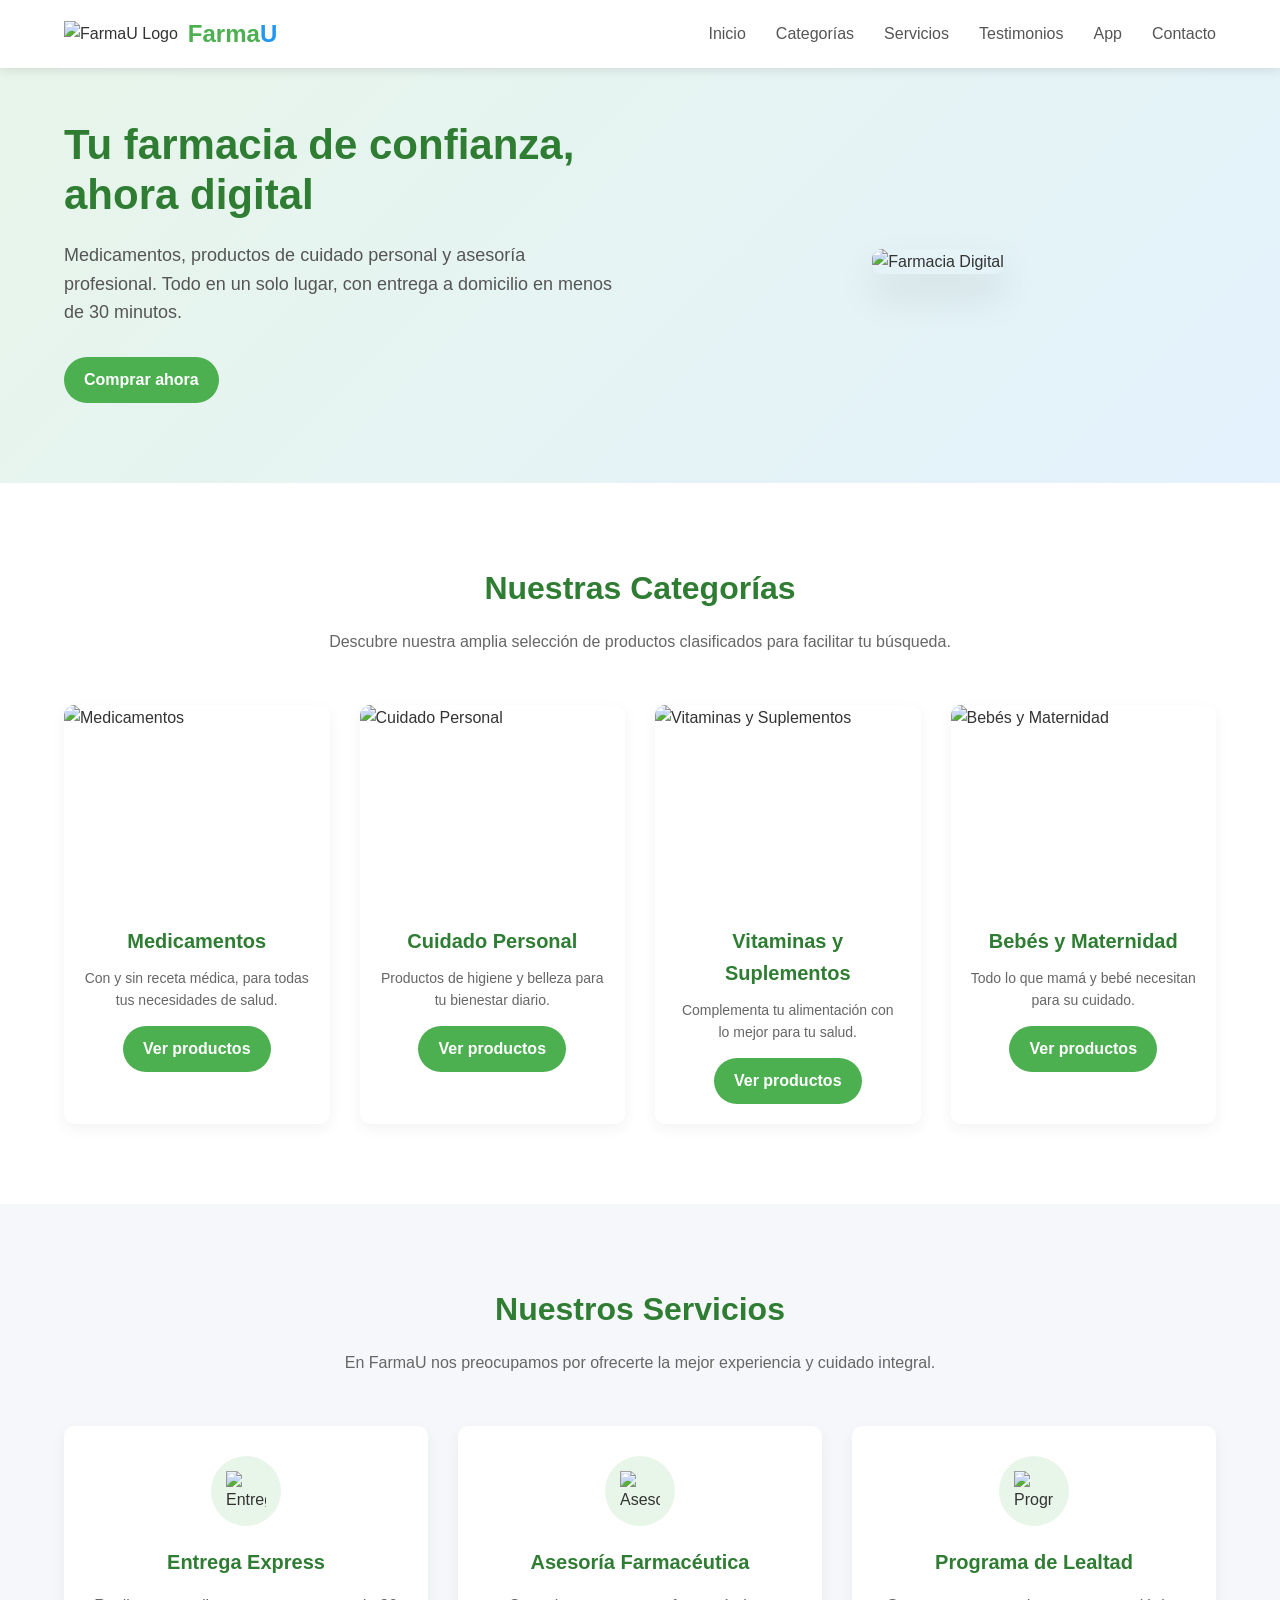
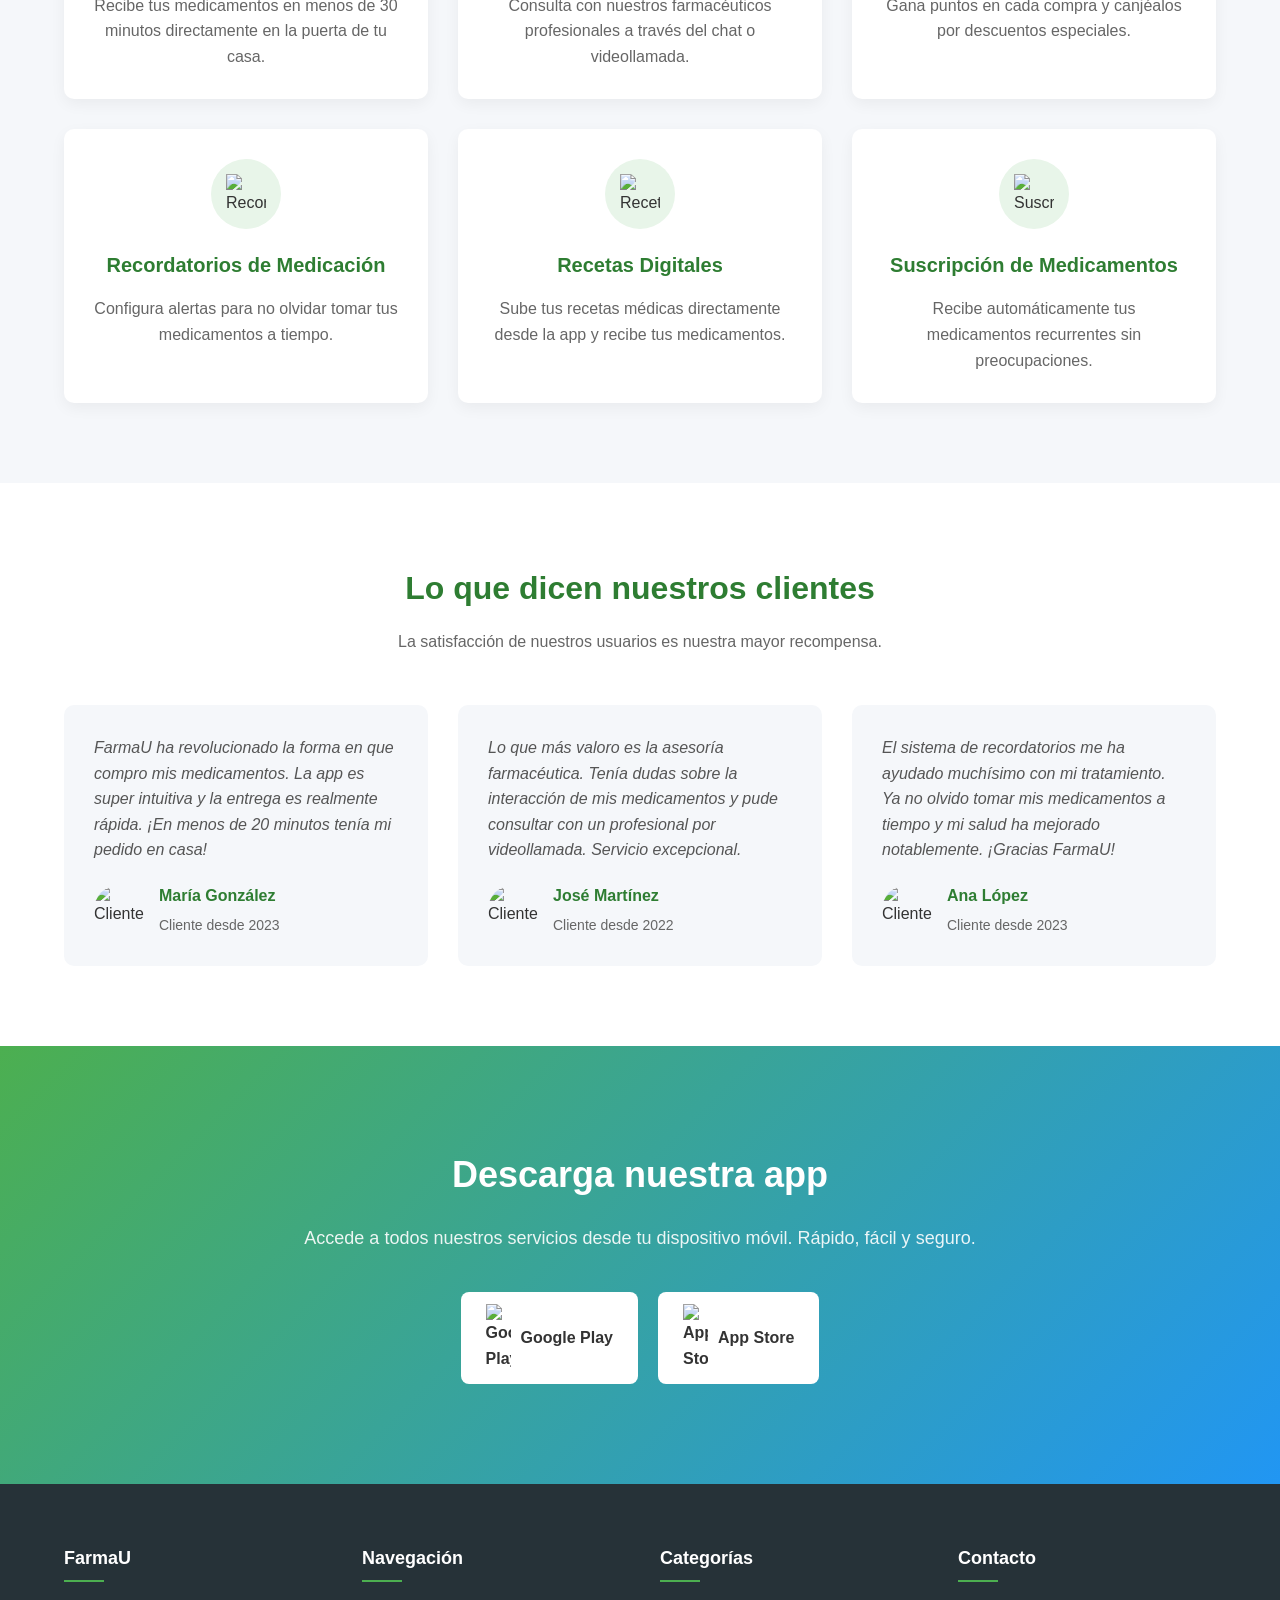
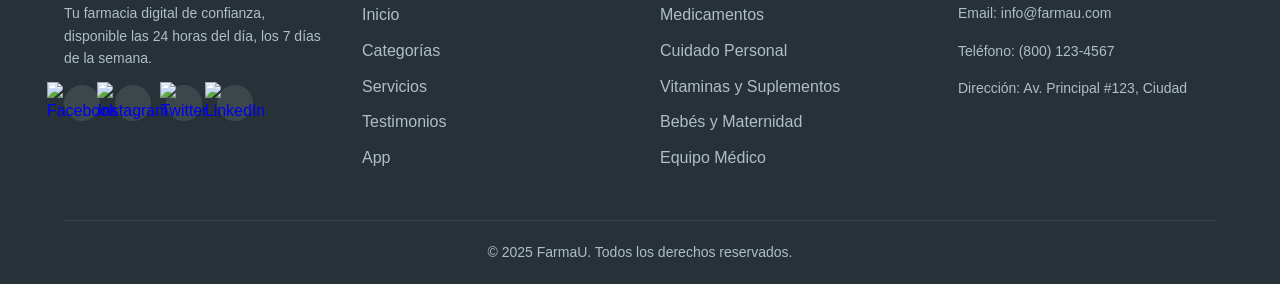
==== html/index.html @ 049b1132 "Desarrolle el landing FarmaU, hice las carpetas y html y css." ====
<!DOCTYPE html>
<html lang="es">
<head>
    <meta charset="UTF-8">
    <meta name="viewport" content="width=device-width, initial-scale=1.0">
    <title>FarmaU - Tu farmacia de confianza</title>
    <link rel="stylesheet" href="styles.css">
    <style>
        /* Estilos generales */
        * {
            margin: 0;
            padding: 0;
            box-sizing: border-box;
            font-family: 'Segoe UI', Tahoma, Geneva, Verdana, sans-serif;
        }
        
        body {
            background-color: #f5f7fa;
            color: #333;
            line-height: 1.6;
        }
        
        a {
            text-decoration: none;
        }
        
        .container {
            width: 90%;
            max-width: 1200px;
            margin: 0 auto;
        }
        
        .btn {
            display: inline-block;
            background-color: #4CAF50;
            color: white;
            padding: 10px 20px;
            border-radius: 30px;
            font-weight: 600;
            transition: all 0.3s ease;
        }
        
        .btn:hover {
            background-color: #388E3C;
            transform: translateY(-2px);
            box-shadow: 0 5px 15px rgba(0, 0, 0, 0.1);
        }
        
        /* Header */
        header {
            background-color: white;
            box-shadow: 0 2px 10px rgba(0, 0, 0, 0.1);
            position: fixed;
            width: 100%;
            top: 0;
            z-index: 100;
        }
        
        .header-content {
            display: flex;
            justify-content: space-between;
            align-items: center;
            padding: 15px 0;
        }
        
        .logo {
            display: flex;
            align-items: center;
        }
        
        .logo h1 {
            font-size: 24px;
            color: #4CAF50;
            margin-left: 10px;
        }
        
        .logo span {
            color: #2196F3;
        }
        
        nav ul {
            display: flex;
            list-style: none;
        }
        
        nav ul li {
            margin-left: 30px;
        }
        
        nav ul li a {
            color: #555;
            font-weight: 500;
            transition: color 0.3s ease;
        }
        
        nav ul li a:hover {
            color: #4CAF50;
        }
        
        /* Hero Section */
        .hero {
            padding-top: 120px;
            padding-bottom: 80px;
            background: linear-gradient(135deg, #e8f5e9 0%, #e3f2fd 100%);
        }
        
        .hero-content {
            display: flex;
            align-items: center;
            justify-content: space-between;
        }
        
        .hero-text {
            flex: 1;
            padding-right: 40px;
        }
        
        .hero-text h2 {
            font-size: 42px;
            line-height: 1.2;
            margin-bottom: 20px;
            color: #2E7D32;
        }
        
        .hero-text p {
            font-size: 18px;
            margin-bottom: 30px;
            color: #555;
        }
        
        .hero-image {
            flex: 1;
            text-align: center;
        }
        
        .hero-image img {
            max-width: 100%;
            border-radius: 10px;
            box-shadow: 0 20px 40px rgba(0, 0, 0, 0.1);
        }
        
        /* Categorías */
        .categories {
            padding: 80px 0;
            background-color: white;
        }
        
        .section-title {
            text-align: center;
            margin-bottom: 50px;
        }
        
        .section-title h2 {
            font-size: 32px;
            color: #2E7D32;
            margin-bottom: 15px;
        }
        
        .section-title p {
            color: #666;
            max-width: 700px;
            margin: 0 auto;
        }
        
        .category-grid {
            display: grid;
            grid-template-columns: repeat(auto-fit, minmax(250px, 1fr));
            gap: 30px;
        }
        
        .category-card {
            background-color: #fff;
            border-radius: 10px;
            overflow: hidden;
            box-shadow: 0 5px 15px rgba(0, 0, 0, 0.05);
            transition: transform 0.3s ease, box-shadow 0.3s ease;
        }
        
        .category-card:hover {
            transform: translateY(-10px);
            box-shadow: 0 15px 30px rgba(0, 0, 0, 0.1);
        }
        
        .category-image {
            height: 200px;
            overflow: hidden;
        }
        
        .category-image img {
            width: 100%;
            height: 100%;
            object-fit: cover;
            transition: transform 0.5s ease;
        }
        
        .category-card:hover .category-image img {
            transform: scale(1.05);
        }
        
        .category-content {
            padding: 20px;
            text-align: center;
        }
        
        .category-content h3 {
            font-size: 20px;
            margin-bottom: 10px;
            color: #2E7D32;
        }
        
        .category-content p {
            color: #666;
            font-size: 14px;
            margin-bottom: 15px;
        }
        
        /* Servicios */
        .services {
            padding: 80px 0;
            background-color: #f5f7fa;
        }
        
        .services-grid {
            display: grid;
            grid-template-columns: repeat(auto-fit, minmax(300px, 1fr));
            gap: 30px;
        }
        
        .service-card {
            background-color: white;
            border-radius: 10px;
            padding: 30px;
            text-align: center;
            box-shadow: 0 5px 15px rgba(0, 0, 0, 0.05);
            transition: transform 0.3s ease;
        }
        
        .service-card:hover {
            transform: translateY(-5px);
        }
        
        .service-icon {
            width: 70px;
            height: 70px;
            background-color: #e8f5e9;
            border-radius: 50%;
            display: flex;
            align-items: center;
            justify-content: center;
            margin: 0 auto 20px;
        }
        
        .service-icon img {
            width: 40px;
            height: 40px;
        }
        
        .service-card h3 {
            font-size: 20px;
            margin-bottom: 15px;
            color: #2E7D32;
        }
        
        .service-card p {
            color: #666;
        }
        
        /* Testimonios */
        .testimonials {
            padding: 80px 0;
            background-color: white;
        }
        
        .testimonial-grid {
            display: grid;
            grid-template-columns: repeat(auto-fit, minmax(300px, 1fr));
            gap: 30px;
        }
        
        .testimonial-card {
            background-color: #f5f7fa;
            border-radius: 10px;
            padding: 30px;
            position: relative;
        }
        
        
        .testimonial-content {
            position: relative;
            z-index: 1;
        }
        
        .testimonial-text {
            font-style: italic;
            margin-bottom: 20px;
            color: #555;
        }
        
        .testimonial-author {
            display: flex;
            align-items: center;
        }
        
        .author-avatar {
            width: 50px;
            height: 50px;
            border-radius: 50%;
            overflow: hidden;
            margin-right: 15px;
        }
        
        .author-avatar img {
            width: 100%;
            height: 100%;
            object-fit: cover;
        }
        
        .author-info h4 {
            font-size: 16px;
            margin-bottom: 5px;
            color: #2E7D32;
        }
        
        .author-info p {
            font-size: 14px;
            color: #666;
        }
        
        /* Descarga App */
        .app-download {
            padding: 100px 0;
            background: linear-gradient(135deg, #4CAF50 0%, #2196F3 100%);
            color: white;
            text-align: center;
        }
        
        .app-content {
            max-width: 800px;
            margin: 0 auto;
        }
        
        .app-content h2 {
            font-size: 36px;
            margin-bottom: 20px;
        }
        
        .app-content p {
            font-size: 18px;
            margin-bottom: 40px;
            opacity: 0.9;
        }
        
        .app-buttons {
            display: flex;
            justify-content: center;
            gap: 20px;
        }
        
        .app-btn {
            display: flex;
            align-items: center;
            background-color: white;
            color: #333;
            padding: 12px 25px;
            border-radius: 8px;
            font-weight: 600;
            transition: all 0.3s ease;
        }
        
        .app-btn:hover {
            transform: translateY(-5px);
            box-shadow: 0 10px 25px rgba(0, 0, 0, 0.2);
        }
        
        .app-btn img {
            width: 25px;
            margin-right: 10px;
        }
        
        /* Footer */
        footer {
            background-color: #263238;
            color: white;
            padding: 60px 0 20px;
        }
        
        .footer-content {
            display: grid;
            grid-template-columns: repeat(auto-fit, minmax(200px, 1fr));
            gap: 40px;
            margin-bottom: 40px;
        }
        
        .footer-column h3 {
            font-size: 18px;
            margin-bottom: 20px;
            position: relative;
            padding-bottom: 10px;
        }
        
        .footer-column h3:after {
            content: '';
            position: absolute;
            bottom: 0;
            left: 0;
            width: 40px;
            height: 2px;
            background-color: #4CAF50;
        }
        
        .footer-column ul {
            list-style: none;
        }
        
        .footer-column ul li {
            margin-bottom: 10px;
        }
        
        .footer-column ul li a {
            color: #B0BEC5;
            transition: color 0.3s ease;
        }
        
        .footer-column ul li a:hover {
            color: #4CAF50;
        }
        
        .footer-column p {
            color: #B0BEC5;
            margin-bottom: 15px;
            font-size: 14px;
        }
        
        .social-links {
            display: flex;
            gap: 15px;
        }
        
        .social-links a {
            display: flex;
            align-items: center;
            justify-content: center;
            width: 36px;
            height: 36px;
            background-color: rgba(255, 255, 255, 0.1);
            border-radius: 50%;
            transition: all 0.3s ease;
        }
        
        .social-links a:hover {
            background-color: #4CAF50;
            transform: translateY(-3px);
        }
        
        .footer-bottom {
            border-top: 1px solid rgba(255, 255, 255, 0.1);
            padding-top: 20px;
            text-align: center;
            font-size: 14px;
            color: #B0BEC5;
        }
        
        /* Responsive */
        @media (max-width: 768px) {
            .hero-content {
                flex-direction: column;
            }
            
            .hero-text {
                padding-right: 0;
                margin-bottom: 40px;
                text-align: center;
            }
            
            nav {
                display: none;
            }
            
            .app-buttons {
                flex-direction: column;
                align-items: center;
            }
        }
    </style>
</head>
<body>
    <!-- Header -->
    <header>
        <div class="container">
            <div class="header-content">
                <div class="logo">
                    <img src="/api/placeholder/40/40" alt="FarmaU Logo">
                    <h1>Farma<span>U</span></h1>
                </div>
                <nav>
                    <ul>
                        <li><a href="#inicio">Inicio</a></li>
                        <li><a href="#categorias">Categorías</a></li>
                        <li><a href="#servicios">Servicios</a></li>
                        <li><a href="#testimonios">Testimonios</a></li>
                        <li><a href="#app">App</a></li>
                        <li><a href="#contacto">Contacto</a></li>
                    </ul>
                </nav>
            </div>
        </div>
    </header>

    <!-- Hero Section -->
    <section class="hero" id="inicio">
        <div class="container">
            <div class="hero-content">
                <div class="hero-text">
                    <h2>Tu farmacia de confianza, ahora digital</h2>
                    <p>Medicamentos, productos de cuidado personal y asesoría profesional. Todo en un solo lugar, con entrega a domicilio en menos de 30 minutos.</p>
                    <a href="#" class="btn">Comprar ahora</a>
                </div>
                <div class="hero-image">
                    <img src="/api/placeholder/500/350" alt="Farmacia Digital">
                </div>
            </div>
        </div>
    </section>

    <!-- Categorías -->
    <section class="categories" id="categorias">
        <div class="container">
            <div class="section-title">
                <h2>Nuestras Categorías</h2>
                <p>Descubre nuestra amplia selección de productos clasificados para facilitar tu búsqueda.</p>
            </div>
            <div class="category-grid">
                <div class="category-card">
                    <div class="category-image">
                        <img src="/api/placeholder/300/300" alt="Medicamentos">
                    </div>
                    <div class="category-content">
                        <h3>Medicamentos</h3>
                        <p>Con y sin receta médica, para todas tus necesidades de salud.</p>
                        <a href="#" class="btn">Ver productos</a>
                    </div>
                </div>
                <div class="category-card">
                    <div class="category-image">
                        <img src="/api/placeholder/300/300" alt="Cuidado Personal">
                    </div>
                    <div class="category-content">
                        <h3>Cuidado Personal</h3>
                        <p>Productos de higiene y belleza para tu bienestar diario.</p>
                        <a href="#" class="btn">Ver productos</a>
                    </div>
                </div>
                <div class="category-card">
                    <div class="category-image">
                        <img src="/api/placeholder/300/300" alt="Vitaminas y Suplementos">
                    </div>
                    <div class="category-content">
                        <h3>Vitaminas y Suplementos</h3>
                        <p>Complementa tu alimentación con lo mejor para tu salud.</p>
                        <a href="#" class="btn">Ver productos</a>
                    </div>
                </div>
                <div class="category-card">
                    <div class="category-image">
                        <img src="/api/placeholder/300/300" alt="Bebés y Maternidad">
                    </div>
                    <div class="category-content">
                        <h3>Bebés y Maternidad</h3>
                        <p>Todo lo que mamá y bebé necesitan para su cuidado.</p>
                        <a href="#" class="btn">Ver productos</a>
                    </div>
                </div>
            </div>
        </div>
    </section>

    <!-- Servicios -->
    <section class="services" id="servicios">
        <div class="container">
            <div class="section-title">
                <h2>Nuestros Servicios</h2>
                <p>En FarmaU nos preocupamos por ofrecerte la mejor experiencia y cuidado integral.</p>
            </div>
            <div class="services-grid">
                <div class="service-card">
                    <div class="service-icon">
                        <img src="/api/placeholder/40/40" alt="Entrega Rápida">
                    </div>
                    <h3>Entrega Express</h3>
                    <p>Recibe tus medicamentos en menos de 30 minutos directamente en la puerta de tu casa.</p>
                </div>
                <div class="service-card">
                    <div class="service-icon">
                        <img src="/api/placeholder/40/40" alt="Asesoría Farmacéutica">
                    </div>
                    <h3>Asesoría Farmacéutica</h3>
                    <p>Consulta con nuestros farmacéuticos profesionales a través del chat o videollamada.</p>
                </div>
                <div class="service-card">
                    <div class="service-icon">
                        <img src="/api/placeholder/40/40" alt="Programa de Lealtad">
                    </div>
                    <h3>Programa de Lealtad</h3>
                    <p>Gana puntos en cada compra y canjéalos por descuentos especiales.</p>
                </div>
                <div class="service-card">
                    <div class="service-icon">
                        <img src="/api/placeholder/40/40" alt="Recordatorios">
                    </div>
                    <h3>Recordatorios de Medicación</h3>
                    <p>Configura alertas para no olvidar tomar tus medicamentos a tiempo.</p>
                </div>
                <div class="service-card">
                    <div class="service-icon">
                        <img src="/api/placeholder/40/40" alt="Recetas Digitales">
                    </div>
                    <h3>Recetas Digitales</h3>
                    <p>Sube tus recetas médicas directamente desde la app y recibe tus medicamentos.</p>
                </div>
                <div class="service-card">
                    <div class="service-icon">
                        <img src="/api/placeholder/40/40" alt="Suscripción">
                    </div>
                    <h3>Suscripción de Medicamentos</h3>
                    <p>Recibe automáticamente tus medicamentos recurrentes sin preocupaciones.</p>
                </div>
            </div>
        </div>
    </section>

    <!-- Testimonios -->
    <section class="testimonials" id="testimonios">
        <div class="container">
            <div class="section-title">
                <h2>Lo que dicen nuestros clientes</h2>
                <p>La satisfacción de nuestros usuarios es nuestra mayor recompensa.</p>
            </div>
            <div class="testimonial-grid">
                <div class="testimonial-card">
                    <div class="testimonial-content">
                        <p class="testimonial-text">FarmaU ha revolucionado la forma en que compro mis medicamentos. La app es super intuitiva y la entrega es realmente rápida. ¡En menos de 20 minutos tenía mi pedido en casa!</p>
                        <div class="testimonial-author">
                            <div class="author-avatar">
                                <img src="/api/placeholder/50/50" alt="Cliente">
                            </div>
                            <div class="author-info">
                                <h4>María González</h4>
                                <p>Cliente desde 2023</p>
                            </div>
                        </div>
                    </div>
                </div>
                <div class="testimonial-card">
                    <div class="testimonial-content">
                        <p class="testimonial-text">Lo que más valoro es la asesoría farmacéutica. Tenía dudas sobre la interacción de mis medicamentos y pude consultar con un profesional por videollamada. Servicio excepcional.</p>
                        <div class="testimonial-author">
                            <div class="author-avatar">
                                <img src="/api/placeholder/50/50" alt="Cliente">
                            </div>
                            <div class="author-info">
                                <h4>José Martínez</h4>
                                <p>Cliente desde 2022</p>
                            </div>
                        </div>
                    </div>
                </div>
                <div class="testimonial-card">
                    <div class="testimonial-content">
                        <p class="testimonial-text">El sistema de recordatorios me ha ayudado muchísimo con mi tratamiento. Ya no olvido tomar mis medicamentos a tiempo y mi salud ha mejorado notablemente. ¡Gracias FarmaU!</p>
                        <div class="testimonial-author">
                            <div class="author-avatar">
                                <img src="/api/placeholder/50/50" alt="Cliente">
                            </div>
                            <div class="author-info">
                                <h4>Ana López</h4>
                                <p>Cliente desde 2023</p>
                            </div>
                        </div>
                    </div>
                </div>
            </div>
        </div>
    </section>

    <!-- Descarga App -->
    <section class="app-download" id="app">
        <div class="container">
            <div class="app-content">
                <h2>Descarga nuestra app</h2>
                <p>Accede a todos nuestros servicios desde tu dispositivo móvil. Rápido, fácil y seguro.</p>
                <div class="app-buttons">
                    <a href="#" class="app-btn">
                        <img src="/api/placeholder/25/25" alt="Google Play">
                        <span>Google Play</span>
                    </a>
                    <a href="#" class="app-btn">
                        <img src="/api/placeholder/25/25" alt="App Store">
                        <span>App Store</span>
                    </a>
                </div>
            </div>
        </div>
    </section>

    <!-- Footer -->
    <footer id="contacto">
        <div class="container">
            <div class="footer-content">
                <div class="footer-column">
                    <h3>FarmaU</h3>
                    <p>Tu farmacia digital de confianza, disponible las 24 horas del día, los 7 días de la semana.</p>
                    <div class="social-links">
                        <a href="#"><img src="/api/placeholder/16/16" alt="Facebook"></a>
                        <a href="#"><img src="/api/placeholder/16/16" alt="Instagram"></a>
                        <a href="#"><img src="/api/placeholder/16/16" alt="Twitter"></a>
                        <a href="#"><img src="/api/placeholder/16/16" alt="LinkedIn"></a>
                    </div>
                </div>
                <div class="footer-column">
                    <h3>Navegación</h3>
                    <ul>
                        <li><a href="#inicio">Inicio</a></li>
                        <li><a href="#categorias">Categorías</a></li>
                        <li><a href="#servicios">Servicios</a></li>
                        <li><a href="#testimonios">Testimonios</a></li>
                        <li><a href="#app">App</a></li>
                    </ul>
                </div>
                <div class="footer-column">
                    <h3>Categorías</h3>
                    <ul>
                        <li><a href="#">Medicamentos</a></li>
                        <li><a href="#">Cuidado Personal</a></li>
                        <li><a href="#">Vitaminas y Suplementos</a></li>
                        <li><a href="#">Bebés y Maternidad</a></li>
                        <li><a href="#">Equipo Médico</a></li>
                    </ul>
                </div>
                <div class="footer-column">
                    <h3>Contacto</h3>
                    <p>Email: info@farmau.com</p>
                    <p>Teléfono: (800) 123-4567</p>
                    <p>Dirección: Av. Principal #123, Ciudad</p>
                </div>
            </div>
            <div class="footer-bottom">
                <p>&copy; 2025 FarmaU. Todos los derechos reservados.</p>
            </div>
        </div>
    </footer>
</body>
</html>
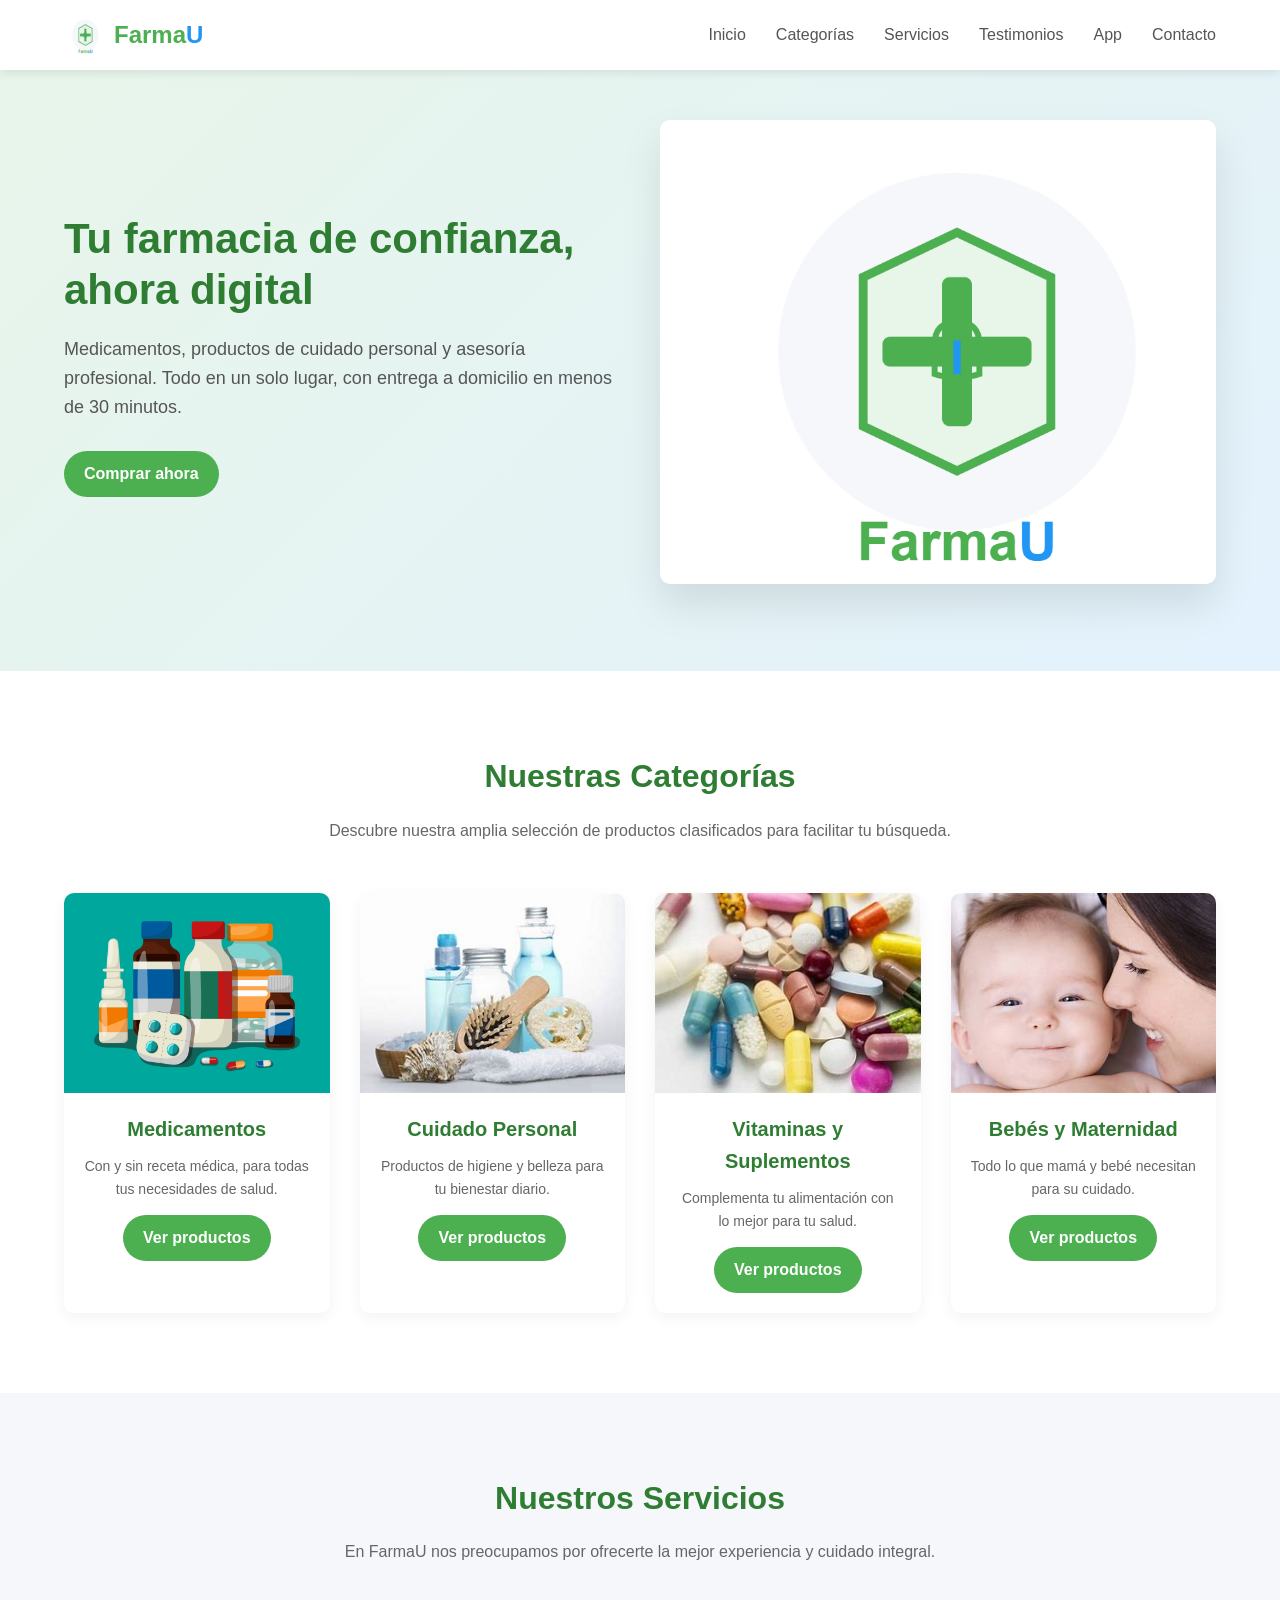
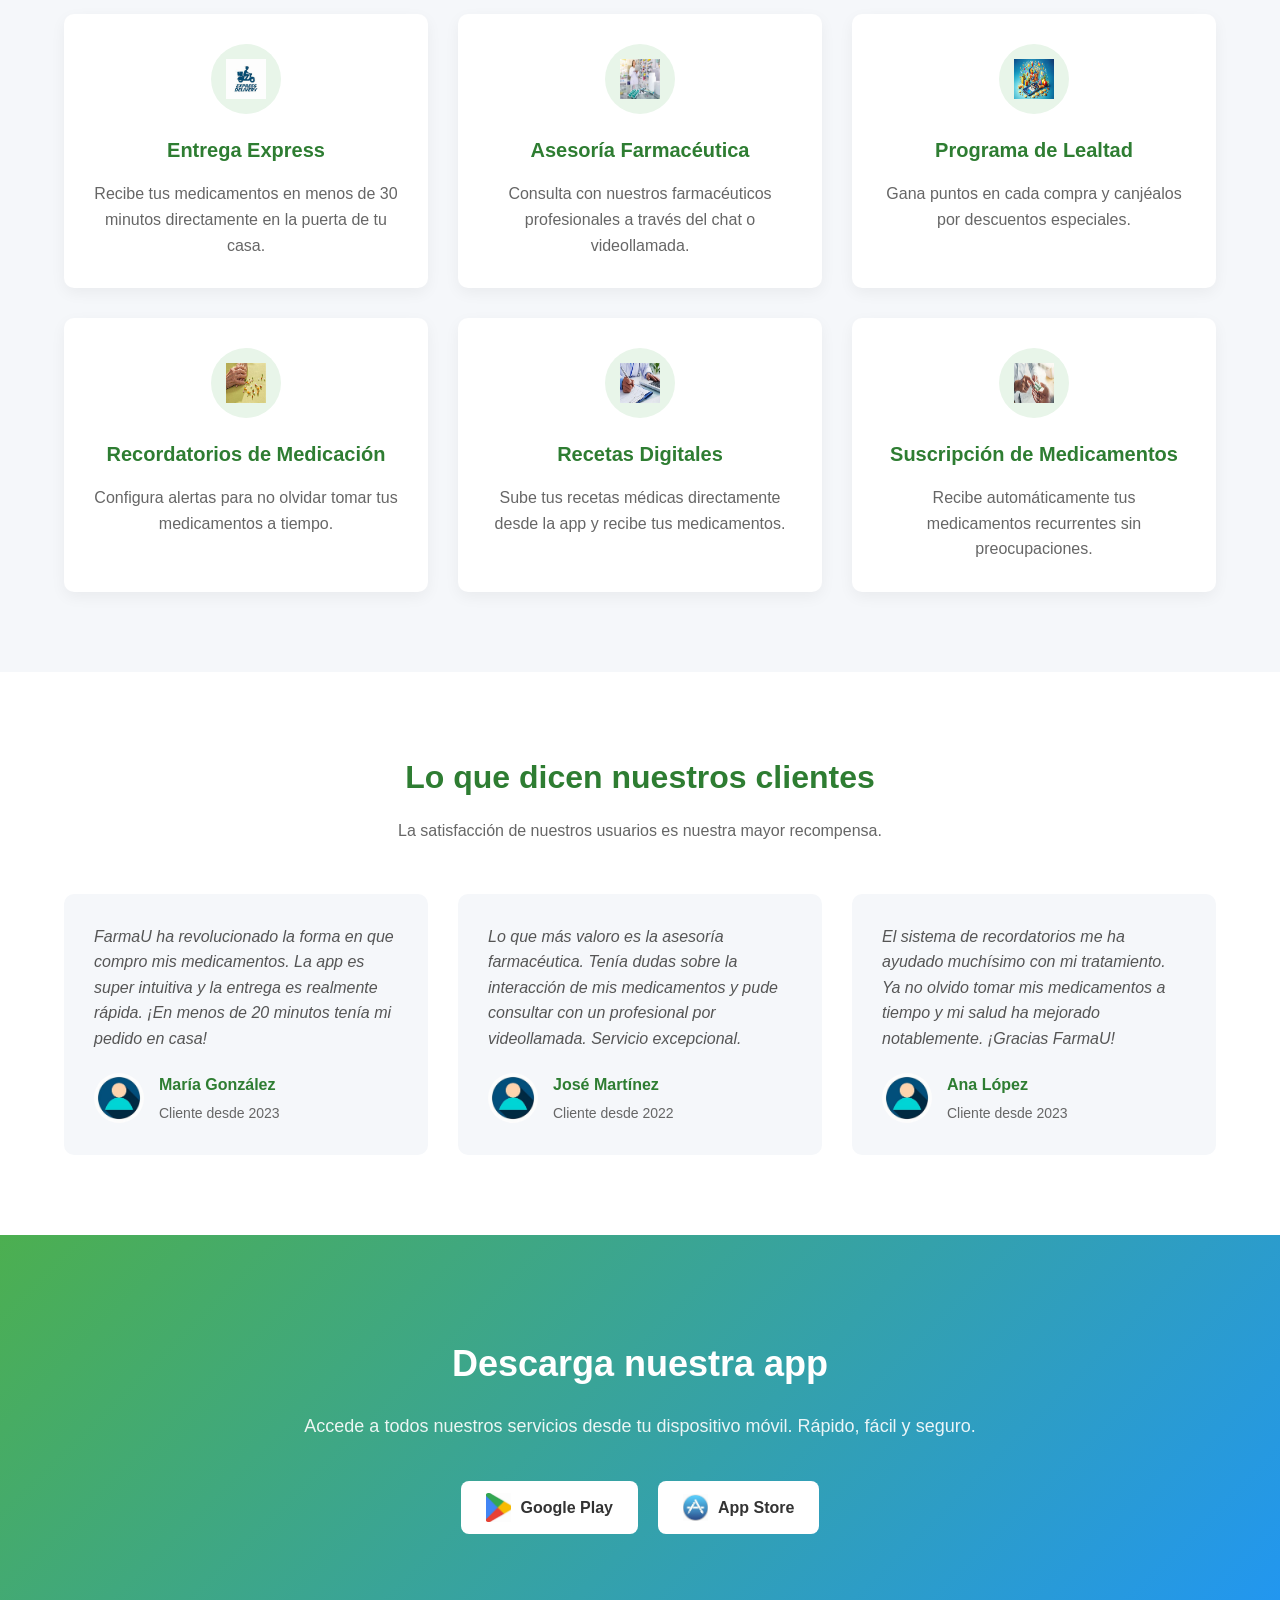
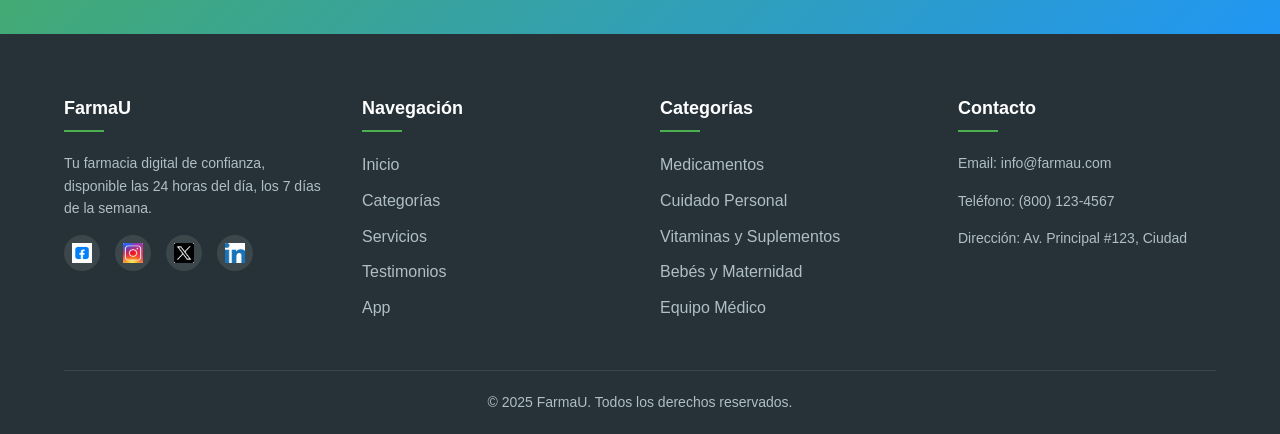
==== commit a666d422: "Le agregue las fotos necesarias al landing y las meti en su respectiva carpeta de imagenes." ====
--- a/html/index.html
+++ b/html/index.html
@@ -489,11 +489,11 @@
         <div class="container">
             <div class="header-content">
                 <div class="logo">
-                    <img src="/api/placeholder/40/40" alt="FarmaU Logo">
+                    <img src="..\imagenes\FarmaU.png" alt="FarmaU Logo" width="40" height="40">
                     <h1>Farma<span>U</span></h1>
                 </div>
                 <nav>
-                    <ul>
+                    <ul> 
                         <li><a href="#inicio">Inicio</a></li>
                         <li><a href="#categorias">Categorías</a></li>
                         <li><a href="#servicios">Servicios</a></li>
@@ -516,7 +516,7 @@
                     <a href="#" class="btn">Comprar ahora</a>
                 </div>
                 <div class="hero-image">
-                    <img src="/api/placeholder/500/350" alt="Farmacia Digital">
+                    <img src="..\imagenes\FarmaU.png"  alt="Farmacia Digital">
                 </div>
             </div>
         </div>
@@ -532,7 +532,7 @@
             <div class="category-grid">
                 <div class="category-card">
                     <div class="category-image">
-                        <img src="/api/placeholder/300/300" alt="Medicamentos">
+                        <img src="..\imagenes\medicamentos.jpg" alt="Medicamentos">
                     </div>
                     <div class="category-content">
                         <h3>Medicamentos</h3>
@@ -542,7 +542,7 @@
                 </div>
                 <div class="category-card">
                     <div class="category-image">
-                        <img src="/api/placeholder/300/300" alt="Cuidado Personal">
+                        <img src="..\imagenes\cuidado.jpg" alt="Cuidado Personal">
                     </div>
                     <div class="category-content">
                         <h3>Cuidado Personal</h3>
@@ -552,7 +552,7 @@
                 </div>
                 <div class="category-card">
                     <div class="category-image">
-                        <img src="/api/placeholder/300/300" alt="Vitaminas y Suplementos">
+                        <img src="..\imagenes\vitaminas.jpg" alt="Vitaminas y Suplementos">
                     </div>
                     <div class="category-content">
                         <h3>Vitaminas y Suplementos</h3>
@@ -562,7 +562,7 @@
                 </div>
                 <div class="category-card">
                     <div class="category-image">
-                        <img src="/api/placeholder/300/300" alt="Bebés y Maternidad">
+                        <img src="..\imagenes\maternidad.jpg" alt="Bebés y Maternidad">
                     </div>
                     <div class="category-content">
                         <h3>Bebés y Maternidad</h3>
@@ -584,42 +584,42 @@
             <div class="services-grid">
                 <div class="service-card">
                     <div class="service-icon">
-                        <img src="/api/placeholder/40/40" alt="Entrega Rápida">
+                        <img src="..\imagenes\entrega.jpg" alt="Entrega Rápida">
                     </div>
                     <h3>Entrega Express</h3>
                     <p>Recibe tus medicamentos en menos de 30 minutos directamente en la puerta de tu casa.</p>
                 </div>
                 <div class="service-card">
                     <div class="service-icon">
-                        <img src="/api/placeholder/40/40" alt="Asesoría Farmacéutica">
+                        <img src="..\imagenes\asesoria.jpg" alt="Asesoría Farmacéutica">
                     </div>
                     <h3>Asesoría Farmacéutica</h3>
                     <p>Consulta con nuestros farmacéuticos profesionales a través del chat o videollamada.</p>
                 </div>
                 <div class="service-card">
                     <div class="service-icon">
-                        <img src="/api/placeholder/40/40" alt="Programa de Lealtad">
+                        <img src="..\imagenes\lealtad.jpg" alt="Programa de Lealtad">
                     </div>
                     <h3>Programa de Lealtad</h3>
                     <p>Gana puntos en cada compra y canjéalos por descuentos especiales.</p>
                 </div>
                 <div class="service-card">
                     <div class="service-icon">
-                        <img src="/api/placeholder/40/40" alt="Recordatorios">
+                        <img src="..\imagenes\recordatorio.jpg" alt="Recordatorios">
                     </div>
                     <h3>Recordatorios de Medicación</h3>
                     <p>Configura alertas para no olvidar tomar tus medicamentos a tiempo.</p>
                 </div>
                 <div class="service-card">
                     <div class="service-icon">
-                        <img src="/api/placeholder/40/40" alt="Recetas Digitales">
+                        <img src="..\imagenes\recetas.jpg" alt="Recetas Digitales">
                     </div>
                     <h3>Recetas Digitales</h3>
                     <p>Sube tus recetas médicas directamente desde la app y recibe tus medicamentos.</p>
                 </div>
                 <div class="service-card">
                     <div class="service-icon">
-                        <img src="/api/placeholder/40/40" alt="Suscripción">
+                        <img src="..\imagenes\subscripcion.jpg" alt="Suscripción">
                     </div>
                     <h3>Suscripción de Medicamentos</h3>
                     <p>Recibe automáticamente tus medicamentos recurrentes sin preocupaciones.</p>
@@ -641,7 +641,7 @@
                         <p class="testimonial-text">FarmaU ha revolucionado la forma en que compro mis medicamentos. La app es super intuitiva y la entrega es realmente rápida. ¡En menos de 20 minutos tenía mi pedido en casa!</p>
                         <div class="testimonial-author">
                             <div class="author-avatar">
-                                <img src="/api/placeholder/50/50" alt="Cliente">
+                                <img src="..\imagenes\usuario.jpg" alt="Cliente">
                             </div>
                             <div class="author-info">
                                 <h4>María González</h4>
@@ -655,7 +655,7 @@
                         <p class="testimonial-text">Lo que más valoro es la asesoría farmacéutica. Tenía dudas sobre la interacción de mis medicamentos y pude consultar con un profesional por videollamada. Servicio excepcional.</p>
                         <div class="testimonial-author">
                             <div class="author-avatar">
-                                <img src="/api/placeholder/50/50" alt="Cliente">
+                                <img src="..\imagenes\usuario.jpg" alt="Cliente">
                             </div>
                             <div class="author-info">
                                 <h4>José Martínez</h4>
@@ -669,7 +669,7 @@
                         <p class="testimonial-text">El sistema de recordatorios me ha ayudado muchísimo con mi tratamiento. Ya no olvido tomar mis medicamentos a tiempo y mi salud ha mejorado notablemente. ¡Gracias FarmaU!</p>
                         <div class="testimonial-author">
                             <div class="author-avatar">
-                                <img src="/api/placeholder/50/50" alt="Cliente">
+                                <img src="..\imagenes\usuario.jpg" alt="Cliente">
                             </div>
                             <div class="author-info">
                                 <h4>Ana López</h4>
@@ -690,11 +690,11 @@
                 <p>Accede a todos nuestros servicios desde tu dispositivo móvil. Rápido, fácil y seguro.</p>
                 <div class="app-buttons">
                     <a href="#" class="app-btn">
-                        <img src="/api/placeholder/25/25" alt="Google Play">
+                        <img src="..\imagenes\googleplay.jpg" alt="Google Play">
                         <span>Google Play</span>
                     </a>
                     <a href="#" class="app-btn">
-                        <img src="/api/placeholder/25/25" alt="App Store">
+                        <img src="..\imagenes\appstore.jpg" alt="App Store">
                         <span>App Store</span>
                     </a>
                 </div>
@@ -710,10 +710,10 @@
                     <h3>FarmaU</h3>
                     <p>Tu farmacia digital de confianza, disponible las 24 horas del día, los 7 días de la semana.</p>
                     <div class="social-links">
-                        <a href="#"><img src="/api/placeholder/16/16" alt="Facebook"></a>
-                        <a href="#"><img src="/api/placeholder/16/16" alt="Instagram"></a>
-                        <a href="#"><img src="/api/placeholder/16/16" alt="Twitter"></a>
-                        <a href="#"><img src="/api/placeholder/16/16" alt="LinkedIn"></a>
+                        <a href="#"><img src="..\imagenes\facebook.jpg" alt="Facebook" width="20" height="20"></a>
+                        <a href="#"><img src="..\imagenes\instagram.jpg" alt="Instagram" width="20" height="20"></a>
+                        <a href="#"><img src="..\imagenes\X.jpg" alt="Twitter" width="20" height="20"></a>
+                        <a href="#"><img src="..\imagenes\linkedin.jpg" alt="LinkedIn" width="20" height="20"></a>
                     </div>
                 </div>
                 <div class="footer-column">
